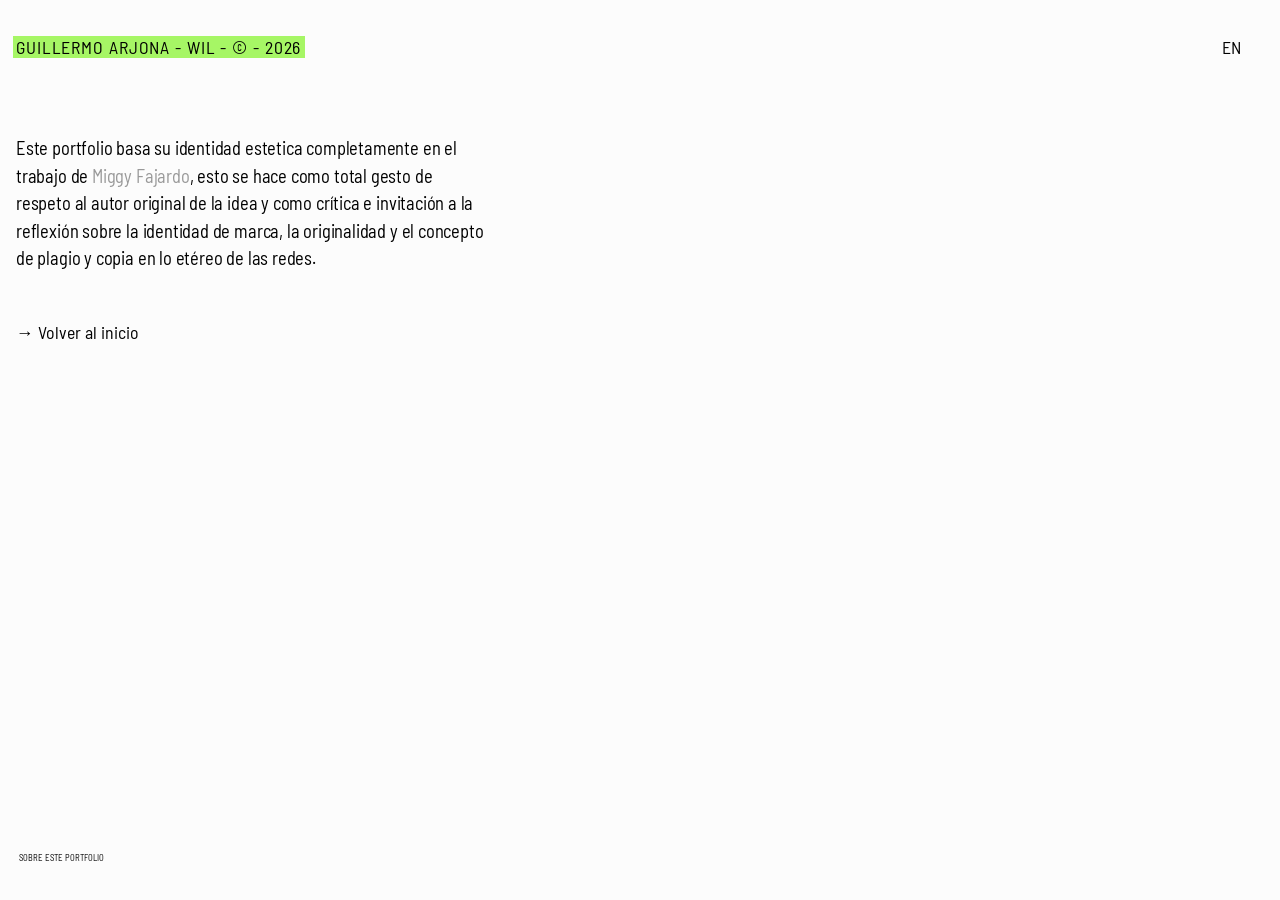
==== about.html @ d964efa2 "Initial commit" ====
<!DOCTYPE html>
<html lang="es">
<head>
    <meta charset="UTF-8">
    <meta name="viewport" content="width=device-width, initial-scale=1.0">
    <title>wil | Portfolio</title>
    <meta name="description" content="Acerca del diseño de este portfolio.">
    <!-- Favicon -->
    <link rel="icon" type="image/png" href="favicon.png">
    <!-- Fuente similar a Britanica Semi Condensed -->
    <link rel="preconnect" href="https://fonts.googleapis.com">
    <link rel="preconnect" href="https://fonts.gstatic.com" crossorigin>
    <link href="https://fonts.googleapis.com/css2?family=Barlow+Semi+Condensed:wght@400;500;600&display=swap" rel="stylesheet">
    <link rel="stylesheet" href="styles.css">
</head>
<body bgcolor="#FCFCFC">
    <header class="navbar">
        <div class="nav-container">
            <div class="nav-left nav-highlight"><a href="index.html" style="text-decoration: none; color: inherit;">GUILLERMO ARJONA - WIL - © - 2026</a></div>
            <div class="nav-right">
                <button id="langToggle" class="lang-toggle">EN</button>
            </div>
        </div>
    </header>

    <main class="content-container">
        <div class="grid-row">
            <div class="column-text">
                <div class="text-block">
                    <h3 id="about-text-1">Este portfolio basa su identidad estetica completamente en el trabajo de <a href="https://miggyfajardo.com/" target="_blank" rel="noopener noreferrer">Miggy Fajardo</a>, esto se hace como total gesto de respeto al autor original de la idea y como crítica e invitación a la reflexión sobre la identidad de marca, la originalidad y el concepto de plagio y copia en lo etéreo de las redes.</h3>
                </div>
                
                <div class="links-block">
                    <div class="arrow-link">
                        → <a href="index.html" id="back-link">Volver al inicio</a>
                    </div>
                </div>
            </div>
            
            <div class="column-visuals">
                <!-- Vacio a proposito -->
            </div>
        </div>
    </main>

    <div class="footer-link-container">
        <a href="about.html" id="about-link" class="lang-toggle" style="text-decoration: none;">Sobre este portfolio</a>
    </div>

    <script src="main.js"></script>
</body>
</html>
---- styles.css ----
/* CSS Clone Brutalista - Miggy Fajardo Style */

:root {
    --bg-color: #FCFCFC;
    --text-color: #000000;
    --text-muted: #999999;
    --text-light-muted: #AEAEAE;
    --font-primary: 'Britanica Semi Condensed', 'Britanica', 'Barlow Semi Condensed', -apple-system, sans-serif;
}

* {
    margin: 0;
    padding: 0;
    box-sizing: border-box;
}

body {
    background-color: var(--bg-color);
    color: var(--text-color);
    font-family: var(--font-primary);
    -webkit-font-smoothing: antialiased;
    -moz-osx-font-smoothing: grayscale;
    min-height: 100vh;
}

::selection {
    background: #A6F665;
    color: #000000;
}

/* Navbar */
.navbar {
    position: fixed;
    top: 0;
    left: 0;
    width: 100%;
    z-index: 100;
}

.nav-container {
    display: flex;
    justify-content: space-between;
    align-items: flex-start;
    font-size: 1.11rem;
    font-weight: 400;
    text-transform: uppercase;
    max-width: 1760px;
    padding-top: 2.22rem;
    padding-left: 1rem;
    padding-right: 2.22rem;
}

.nav-highlight {
    color: var(--text-color); 
    background-color: #A6F665;
    letter-spacing: 0.05em;
    padding: 0 0.2rem;
    margin-left: -0.2rem; /* Compensa el padding para que la letra empiece en la misma línea */
}

.nav-right {
    display: flex;
    align-items: center;
}

.lang-toggle {
    background: transparent;
    border: none;
    font-family: inherit;
    font-size: 1.11rem;
    font-weight: 400;
    color: var(--text-color);
    cursor: pointer;
    text-transform: uppercase;
    transition: background-color 0.2s, color 0.2s;
    padding: 0 0.2rem;
}

.lang-toggle:hover {
    background-color: #A6F665;
}

#about-link {
    font-size: 0.55rem;
}

/* Main Layout */
.content-container {
    padding-top: 15vh; /* Push below navbar */
    padding-left: 1rem;
    padding-right: 2.22rem;
    padding-bottom: 5rem;
    max-width: 1760px;
}

.grid-row {
    display: grid;
    grid-template-columns: 1fr;
    gap: 3rem; /* Reducido desde 4rem */
}

@media (min-width: 992px) {
    .grid-row {
        grid-template-columns: 4fr 6fr; /* Left col text, right col visuals/projects */
        gap: 3rem; /* Reducido desde 6rem */
    }
}

/* Typography & Content Blocks */
.text-block {
    margin-bottom: 2rem;
}

h3 {
    font-size: 1rem; /* 30% smaller than 1.4rem */
    line-height: 1.5;
    font-weight: 400;
    letter-spacing: -0.01em;
    transition: opacity 0.2s ease-in-out;
}

h3 a {
    color: var(--text-muted);
    text-decoration: none;
    transition: color 0.2s ease-in-out;
}

h3 a:hover {
    color: var(--text-color);
}

@media (min-width: 768px) {
    h3 {
        font-size: 1.15rem; /* 30% smaller than 1.66rem */
        line-height: 1.5;
    }
}

.links-block {
    margin-top: 3rem;
    display: flex;
    flex-direction: column;
    gap: 0.5rem;
}

.arrow-link {
    font-size: 1rem;
    font-weight: 400;
    color: var(--text-color);
}

@media (min-width: 768px) {
    .arrow-link {
        font-size: 1.11rem;
    }
}

.arrow-link a {
    color: var(--text-color);
    text-decoration: none;
    position: relative;
    padding-bottom: 2px;
}

.arrow-link a::after {
    content: '';
    position: absolute;
    bottom: 0;
    left: 0;
    width: 100%;
    height: 1px;
    background-color: var(--text-color);
    transform: scaleX(0);
    transform-origin: right;
    transition: transform 0.4s cubic-bezier(0.16, 1, 0.3, 1);
}

.arrow-link a:hover::after {
    transform: scaleX(1);
    transform-origin: left;
}

.arrow-link a.copied::after {
    transform: scaleX(1);
    background-color: #22c55e;
}
.arrow-link a.copied {
    color: #22c55e;
}

/* Projects Column */
.column-visuals {
    position: relative;
    min-height: 70vh; /* Asegura suficiente altura para mostrar la imagen de fondo */
}

.panel-label {
    font-size: 1.77rem;
    text-transform: uppercase;
    color: var(--text-color);
    margin-bottom: 2rem;
    line-height: 1;
    transition: opacity 0.2s ease-in-out;
    position: relative;
    z-index: 10;
}

.projects-list-container {
    max-height: 35vh; /* Reducido para que solo se vean unos 3 proyectos de un vistazo */
    overflow-y: auto;
    padding-right: 1rem;
    position: relative;
    z-index: 10;
}

/* Scrollbar styling para un toque más limpio */
.projects-list-container::-webkit-scrollbar {
    width: 6px;
}
.projects-list-container::-webkit-scrollbar-track {
    background: transparent;
}
.projects-list-container::-webkit-scrollbar-thumb {
    background-color: var(--text-light-muted);
}

.project-item {
    padding-bottom: 2rem;
    border-bottom: 1px solid var(--text-light-muted);
    margin-bottom: 2rem;
}

.project-item:last-child {
    border-bottom: none;
    margin-bottom: 0;
}

.pp-title a {
    font-size: 1.77rem;
    font-weight: 400;
    color: var(--text-color);
    text-decoration: none;
    display: flex;
    justify-content: space-between;
    align-items: center;
    transition: color 0.3s ease;
}

.pp-title a:hover {
    color: var(--text-muted);
}

.pp-title span {
    font-size: 1.2rem;
    color: var(--text-light-muted);
}

.pp-meta {
    margin-top: 0.8rem;
    font-size: 0.88rem;
    color: var(--text-muted);
    transition: opacity 0.2s ease-in-out;
}

/* Logo */
.logo-container {
    position: absolute;
    bottom: -5rem; /* Ajuste para que se solape visualmente por debajo */
    left: 0;
    width: 100%;
    z-index: 1;
    pointer-events: none; /* Para que no estorbe al ratón */
}

.footer-logo {
    max-width: 100%;
    width: 100%;
    height: auto;
}

/* Footer Link */
.footer-link-container {
    position: fixed;
    bottom: 2.22rem;
    left: 1rem;
    z-index: 100;
}
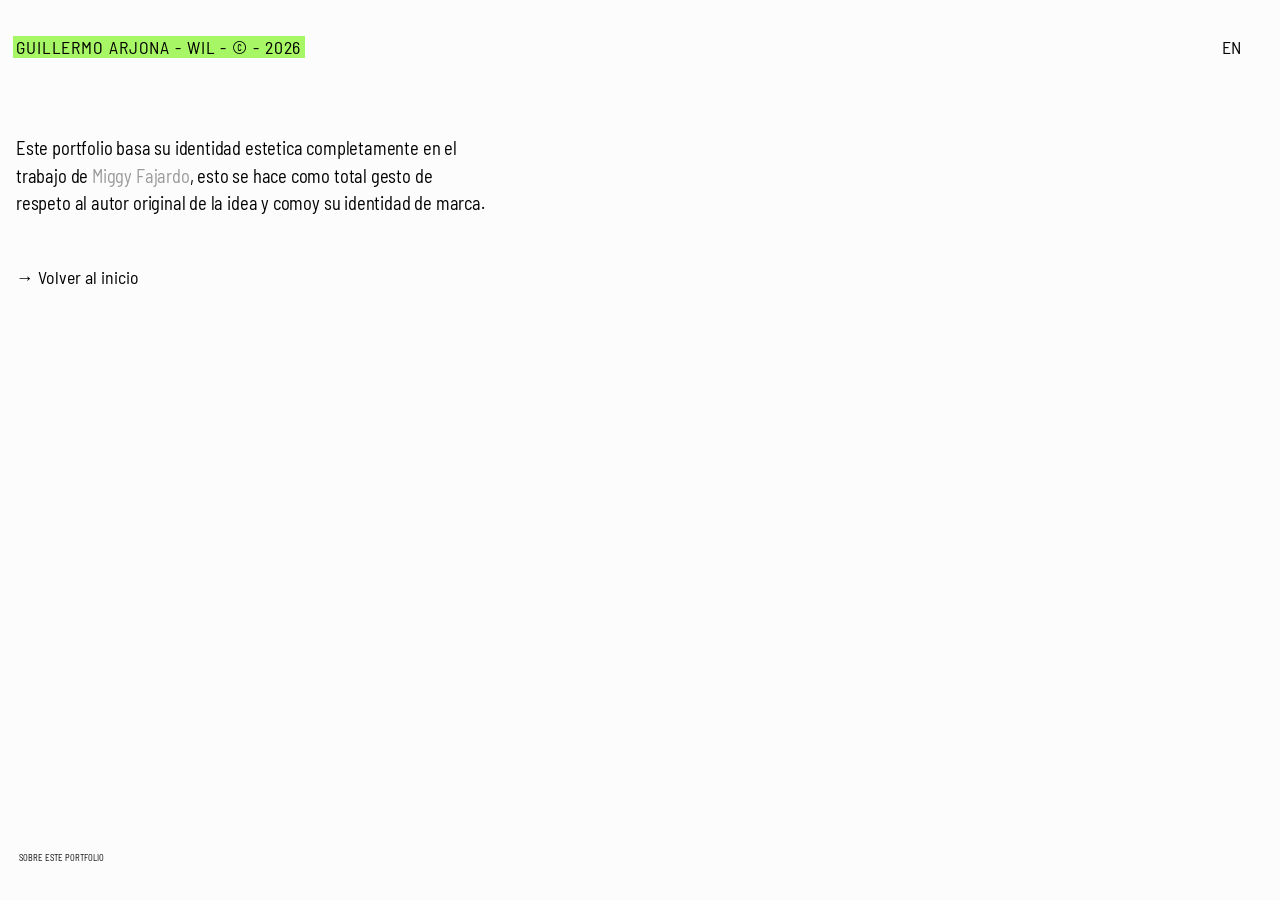
==== commit b6c90846: "Update about section text for clarity Simplified the text and removed the link from the heading." ====
--- a/about.html
+++ b/about.html
@@ -27,7 +27,7 @@
         <div class="grid-row">
             <div class="column-text">
                 <div class="text-block">
-                    <h3 id="about-text-1">Este portfolio basa su identidad estetica completamente en el trabajo de <a href="https://miggyfajardo.com/" target="_blank" rel="noopener noreferrer">Miggy Fajardo</a>, esto se hace como total gesto de respeto al autor original de la idea y como crítica e invitación a la reflexión sobre la identidad de marca, la originalidad y el concepto de plagio y copia en lo etéreo de las redes.</h3>
+                    <h3 id="about-text-1">Este portfolio basa su identidad estetica completamente en el trabajo de <a>Miggy Fajardo</a>, esto se hace como total gesto de respeto al autor original de la idea y comoy su identidad de marca.</h3>
                 </div>
                 
                 <div class="links-block">
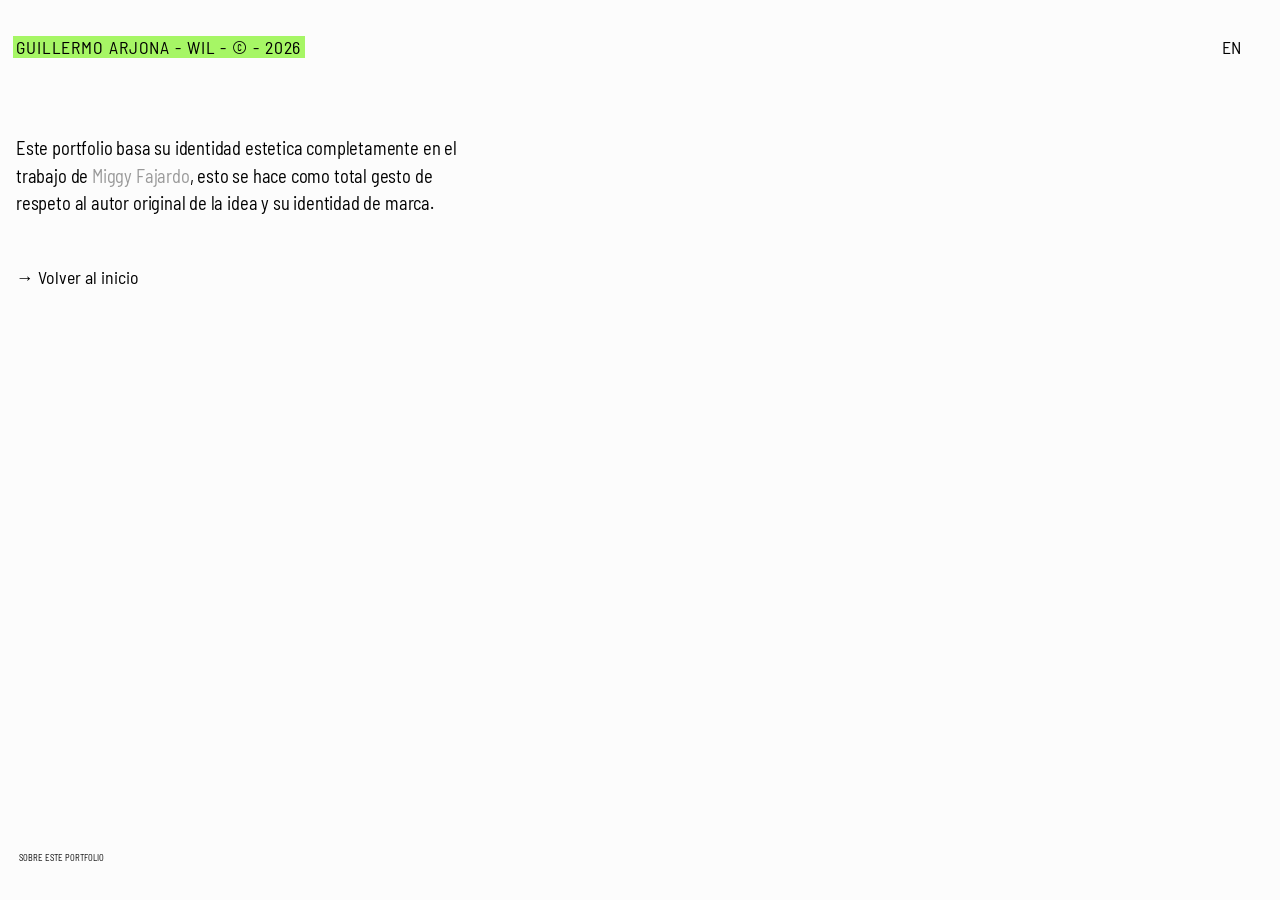
==== commit ef55b97f: "Fix typo in about section text" ====
--- a/about.html
+++ b/about.html
@@ -27,7 +27,7 @@
         <div class="grid-row">
             <div class="column-text">
                 <div class="text-block">
-                    <h3 id="about-text-1">Este portfolio basa su identidad estetica completamente en el trabajo de <a>Miggy Fajardo</a>, esto se hace como total gesto de respeto al autor original de la idea y comoy su identidad de marca.</h3>
+                    <h3 id="about-text-1">Este portfolio basa su identidad estetica completamente en el trabajo de <a>Miggy Fajardo</a>, esto se hace como total gesto de respeto al autor original de la idea y su identidad de marca.</h3>
                 </div>
                 
                 <div class="links-block">
